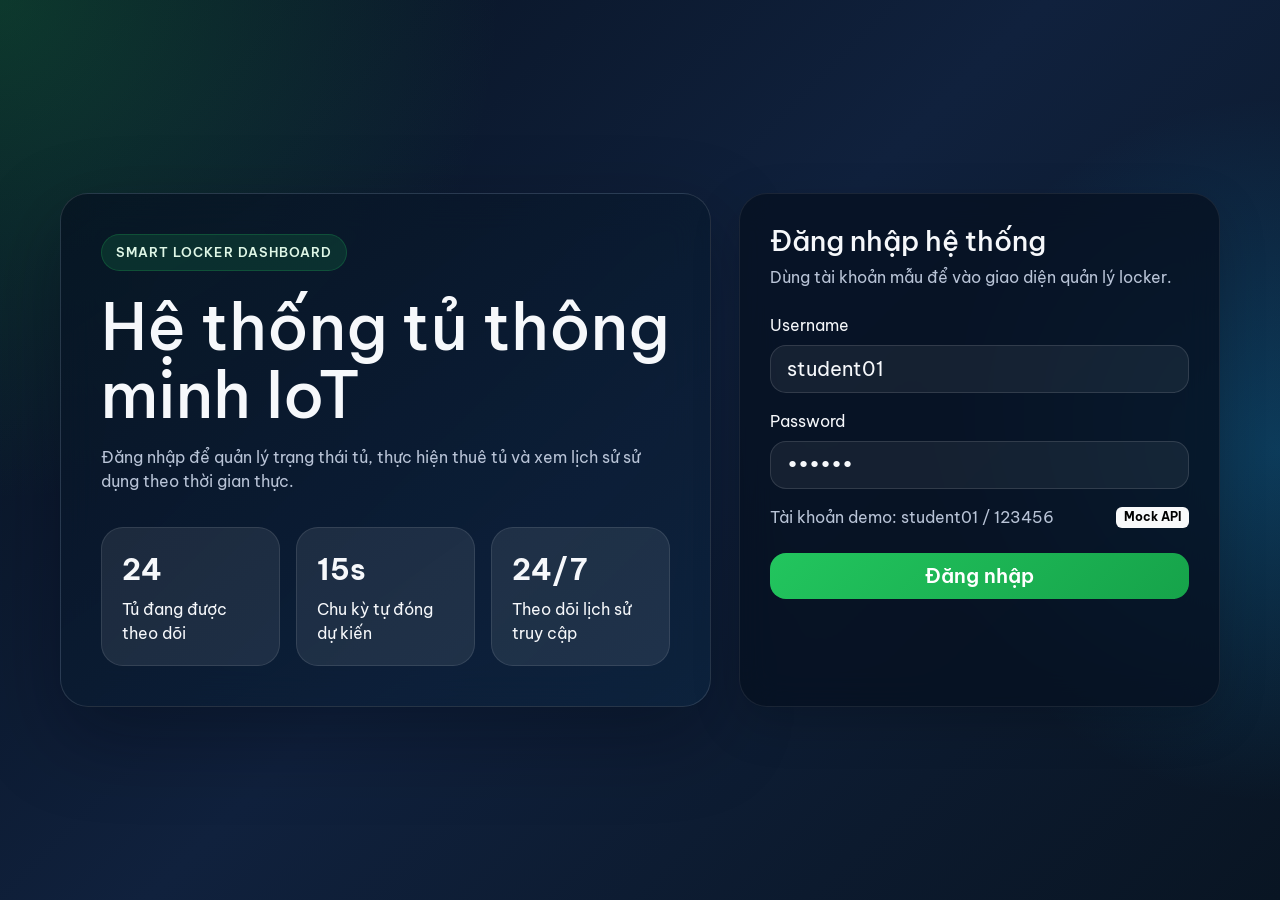
==== frontend/index.html @ 37ca8724 "Add vanilla frontend for smart locker UI" ====
<!DOCTYPE html>
<html lang="vi">
<head>
  <meta charset="UTF-8">
  <meta name="viewport" content="width=device-width, initial-scale=1.0">
  <title>Smart Locker IoT | Đăng nhập</title>
  <link rel="preconnect" href="https://fonts.googleapis.com">
  <link rel="preconnect" href="https://fonts.gstatic.com" crossorigin>
  <link href="https://fonts.googleapis.com/css2?family=Be+Vietnam+Pro:wght@400;500;600;700&display=swap" rel="stylesheet">
  <link href="https://cdn.jsdelivr.net/npm/bootstrap@5.3.3/dist/css/bootstrap.min.css" rel="stylesheet">
  <link rel="stylesheet" href="style.css">
</head>
<body class="auth-page">
  <main class="auth-shell">
    <section class="auth-hero">
      <span class="eyebrow">Smart Locker Dashboard</span>
      <h1>Hệ thống tủ thông minh IoT</h1>
      <p>
        Đăng nhập để quản lý trạng thái tủ, thực hiện thuê tủ và xem lịch sử sử dụng
        theo thời gian thực.
      </p>
      <div class="hero-card">
        <div class="hero-stat">
          <strong>24</strong>
          <span>Tủ đang được theo dõi</span>
        </div>
        <div class="hero-stat">
          <strong>15s</strong>
          <span>Chu kỳ tự đóng dự kiến</span>
        </div>
        <div class="hero-stat">
          <strong>24/7</strong>
          <span>Theo dõi lịch sử truy cập</span>
        </div>
      </div>
    </section>

    <section class="auth-panel">
      <div class="panel-card shadow-lg">
        <div class="mb-4">
          <h2 class="panel-title">Đăng nhập hệ thống</h2>
          <p class="panel-subtitle mb-0">
            Dùng tài khoản mẫu để vào giao diện quản lý locker.
          </p>
        </div>

        <form id="loginForm" class="needs-validation" novalidate>
          <div class="mb-3">
            <label for="username" class="form-label">Username</label>
            <input
              type="text"
              class="form-control form-control-lg"
              id="username"
              placeholder="Nhập username"
              value="student01"
              required
            >
          </div>

          <div class="mb-3">
            <label for="password" class="form-label">Password</label>
            <input
              type="password"
              class="form-control form-control-lg"
              id="password"
              placeholder="Nhập password"
              value="123456"
              required
            >
          </div>

          <div class="d-flex justify-content-between align-items-center mb-4">
            <span class="hint-text">Tài khoản demo: student01 / 123456</span>
            <span class="badge text-bg-light">Mock API</span>
          </div>

          <button type="submit" id="loginButton" class="btn btn-primary btn-lg w-100">
            Đăng nhập
          </button>
        </form>

        <div id="loginAlert" class="alert d-none mt-4 mb-0" role="alert"></div>
      </div>
    </section>
  </main>

  <script src="https://cdn.jsdelivr.net/npm/bootstrap@5.3.3/dist/js/bootstrap.bundle.min.js"></script>
  <script src="app.js"></script>
</body>
</html>
---- frontend/style.css ----
:root {
  --bg-main: #0b172a;
  --bg-accent: #132542;
  --surface: rgba(11, 23, 42, 0.84);
  --surface-soft: rgba(255, 255, 255, 0.1);
  --text-main: #f6f8fb;
  --text-soft: #b9c4d7;
  --success: #22c55e;
  --danger: #ef4444;
  --warning: #f59e0b;
  --shadow-lg: 0 30px 80px rgba(3, 7, 18, 0.35);
  --radius-xl: 28px;
  --radius-lg: 22px;
  --radius-md: 18px;
}

* {
  box-sizing: border-box;
}

body {
  margin: 0;
  min-height: 100vh;
  font-family: "Be Vietnam Pro", sans-serif;
  color: var(--text-main);
  background:
    radial-gradient(circle at top left, rgba(34, 197, 94, 0.22), transparent 32%),
    radial-gradient(circle at right center, rgba(14, 165, 233, 0.24), transparent 26%),
    linear-gradient(135deg, #07111f 0%, #10213d 48%, #091523 100%);
}

.auth-page {
  display: flex;
  align-items: center;
  justify-content: center;
  padding: 32px 18px;
}

.auth-shell {
  width: min(1160px, 100%);
  display: grid;
  grid-template-columns: 1.15fr 0.85fr;
  gap: 28px;
  align-items: stretch;
}

.auth-hero,
.panel-card,
.topbar,
.info-card {
  backdrop-filter: blur(18px);
}

.auth-hero {
  padding: 40px;
  border: 1px solid rgba(255, 255, 255, 0.12);
  border-radius: var(--radius-xl);
  background: linear-gradient(145deg, rgba(6, 17, 32, 0.76), rgba(13, 36, 64, 0.72));
  box-shadow: var(--shadow-lg);
}

.eyebrow {
  display: inline-flex;
  align-items: center;
  padding: 8px 14px;
  border-radius: 999px;
  font-size: 0.82rem;
  font-weight: 600;
  letter-spacing: 0.08em;
  text-transform: uppercase;
  color: #dff7e7;
  background: rgba(34, 197, 94, 0.14);
  border: 1px solid rgba(34, 197, 94, 0.22);
}

.auth-hero h1 {
  margin: 22px 0 16px;
  font-size: clamp(2.4rem, 5vw, 4.2rem);
  line-height: 1.06;
}

.auth-hero p,
.page-subtitle,
.panel-subtitle,
.section-note,
.hint-text {
  color: var(--text-soft);
}

.hero-card {
  margin-top: 34px;
  display: grid;
  grid-template-columns: repeat(3, minmax(0, 1fr));
  gap: 16px;
}

.hero-stat,
.info-card {
  padding: 20px;
  border-radius: var(--radius-lg);
  background: rgba(255, 255, 255, 0.08);
  border: 1px solid rgba(255, 255, 255, 0.1);
}

.hero-stat strong,
.info-card strong {
  display: block;
  margin-bottom: 6px;
  font-size: 1.8rem;
}

.auth-panel {
  display: flex;
}

.panel-card {
  width: 100%;
  padding: 30px;
  border: 1px solid rgba(255, 255, 255, 0.08);
  border-radius: var(--radius-xl);
  background: rgba(6, 17, 32, 0.76);
  box-shadow: var(--shadow-lg);
}

.panel-title {
  margin-bottom: 8px;
  font-size: 1.75rem;
}

.form-control {
  border: 1px solid rgba(255, 255, 255, 0.12);
  border-radius: 16px;
  color: var(--text-main);
  background: rgba(255, 255, 255, 0.06);
}

.form-control:focus {
  color: var(--text-main);
  background: rgba(255, 255, 255, 0.09);
  border-color: rgba(14, 165, 233, 0.6);
  box-shadow: 0 0 0 0.25rem rgba(14, 165, 233, 0.18);
}

.form-control::placeholder {
  color: rgba(185, 196, 215, 0.72);
}

.btn-primary {
  border: none;
  background: linear-gradient(135deg, #22c55e, #16a34a);
  border-radius: 16px;
  font-weight: 600;
}

.btn-primary:hover,
.btn-primary:focus {
  background: linear-gradient(135deg, #1ca34e, #15803d);
}

.app-page {
  position: relative;
  padding: 26px 18px 40px;
}

.app-background {
  position: fixed;
  inset: 0;
  pointer-events: none;
  background:
    radial-gradient(circle at 10% 10%, rgba(34, 197, 94, 0.12), transparent 26%),
    radial-gradient(circle at 90% 22%, rgba(14, 165, 233, 0.14), transparent 18%),
    radial-gradient(circle at 50% 100%, rgba(245, 158, 11, 0.08), transparent 26%);
}

.topbar,
.content-shell {
  position: relative;
  z-index: 1;
}

.topbar {
  width: min(1240px, 100%);
  margin: 0 auto 24px;
  padding: 24px 28px;
  display: flex;
  justify-content: space-between;
  align-items: center;
  gap: 18px;
  border-radius: var(--radius-xl);
  background: var(--surface);
  border: 1px solid rgba(255, 255, 255, 0.08);
}

.page-title {
  font-size: clamp(1.9rem, 3vw, 2.6rem);
}

.topbar-actions {
  display: flex;
  align-items: center;
  gap: 14px;
}

.nav-pills .nav-link {
  color: var(--text-main);
  border-radius: 999px;
}

.nav-pills .nav-link.active {
  background: rgba(255, 255, 255, 0.14);
}

.content-shell {
  width: min(1240px, 100%);
  margin: 0 auto;
}

.stats-grid {
  display: grid;
  grid-template-columns: repeat(3, minmax(0, 1fr));
  gap: 18px;
  margin-bottom: 20px;
}

.locker-section {
  padding: 26px;
}

.section-heading {
  display: flex;
  justify-content: space-between;
  align-items: center;
  gap: 18px;
  margin-bottom: 24px;
}

.section-title {
  margin-bottom: 6px;
  font-size: 1.4rem;
}

.legend {
  display: flex;
  align-items: center;
  gap: 18px;
  color: var(--text-soft);
  font-size: 0.95rem;
}

.legend span {
  display: inline-flex;
  align-items: center;
  gap: 8px;
}

.legend-dot {
  width: 12px;
  height: 12px;
  border-radius: 50%;
  display: inline-block;
}

.locker-grid {
  display: grid;
  grid-template-columns: repeat(auto-fit, minmax(170px, 1fr));
  gap: 18px;
}

.locker-card {
  position: relative;
  min-height: 165px;
  padding: 20px;
  border: none;
  border-radius: 24px;
  color: #fff;
  text-align: left;
  transition: transform 0.22s ease, box-shadow 0.22s ease, opacity 0.22s ease;
}

.locker-card.available {
  background: linear-gradient(160deg, #22c55e, #15803d);
  box-shadow: 0 18px 40px rgba(34, 197, 94, 0.24);
}

.locker-card.occupied {
  background: linear-gradient(160deg, #ef4444, #b91c1c);
  box-shadow: 0 18px 40px rgba(239, 68, 68, 0.22);
  cursor: not-allowed;
}

.locker-card:hover:not(:disabled) {
  transform: translateY(-4px);
}

.locker-card:disabled {
  opacity: 0.88;
}

.locker-number {
  font-size: 1.65rem;
  font-weight: 700;
}

.locker-status {
  display: inline-flex;
  margin-top: 12px;
  padding: 7px 12px;
  border-radius: 999px;
  font-size: 0.86rem;
  background: rgba(255, 255, 255, 0.16);
}

.locker-meta {
  position: absolute;
  bottom: 20px;
  left: 20px;
  right: 20px;
  font-size: 0.95rem;
  color: rgba(255, 255, 255, 0.92);
}

.modal-content,
.history-table tbody tr {
  background: #10213d;
  color: var(--text-main);
}

.modal-header,
.modal-footer {
  border-color: rgba(255, 255, 255, 0.08);
}

.btn-light {
  border-radius: 14px;
}

.history-table {
  margin-bottom: 0;
  color: var(--text-main);
  --bs-table-color: var(--text-main);
  --bs-table-bg: transparent;
  --bs-table-border-color: rgba(255, 255, 255, 0.08);
  --bs-table-hover-color: var(--text-main);
  --bs-table-hover-bg: rgba(255, 255, 255, 0.04);
}

.history-table-wrap {
  overflow: hidden;
  border-radius: 20px;
  border: 1px solid rgba(255, 255, 255, 0.08);
  background: rgba(8, 18, 33, 0.72);
}

.history-table thead {
  background: rgba(255, 255, 255, 0.04);
}

.history-table thead th {
  padding-top: 16px;
  padding-bottom: 16px;
  color: var(--text-soft);
  border-bottom-color: rgba(255, 255, 255, 0.1);
}

.history-table tbody tr {
  background: rgba(10, 22, 39, 0.88);
}

.history-table tbody td {
  padding-top: 16px;
  padding-bottom: 16px;
  border-bottom-color: rgba(255, 255, 255, 0.08);
  color: #f8fbff;
}

.history-table tbody tr:hover {
  background: rgba(255, 255, 255, 0.03);
}

.custom-toast-container {
  z-index: 1085;
}

.custom-toast {
  min-width: min(380px, calc(100vw - 24px));
  border-radius: 22px;
  background: linear-gradient(140deg, rgba(8, 24, 20, 0.96), rgba(17, 67, 47, 0.94));
  border: 1px solid rgba(34, 197, 94, 0.45);
  box-shadow: 0 20px 45px rgba(34, 197, 94, 0.18);
  color: #effcf4;
}

.custom-toast .toast-body {
  padding: 16px 18px;
  font-weight: 600;
  letter-spacing: 0.01em;
}

.custom-toast.toast-error {
  background: linear-gradient(140deg, rgba(40, 10, 10, 0.96), rgba(109, 26, 26, 0.94));
  border-color: rgba(239, 68, 68, 0.4);
  box-shadow: 0 20px 45px rgba(239, 68, 68, 0.18);
}

@media (max-width: 991.98px) {
  .auth-shell,
  .stats-grid {
    grid-template-columns: 1fr;
  }

  .hero-card {
    grid-template-columns: 1fr;
  }

  .topbar,
  .section-heading {
    flex-direction: column;
    align-items: flex-start;
  }
}

@media (max-width: 767.98px) {
  .auth-hero,
  .panel-card,
  .topbar {
    padding: 22px;
  }

  .topbar-actions {
    width: 100%;
    flex-direction: column;
    align-items: stretch;
  }

  .topbar-actions .nav {
    width: 100%;
  }

  .topbar-actions .nav .nav-link,
  .topbar-actions .btn {
    text-align: center;
  }

  .locker-grid {
    grid-template-columns: 1fr 1fr;
  }
}

@media (max-width: 575.98px) {
  .locker-grid {
    grid-template-columns: 1fr;
  }
}
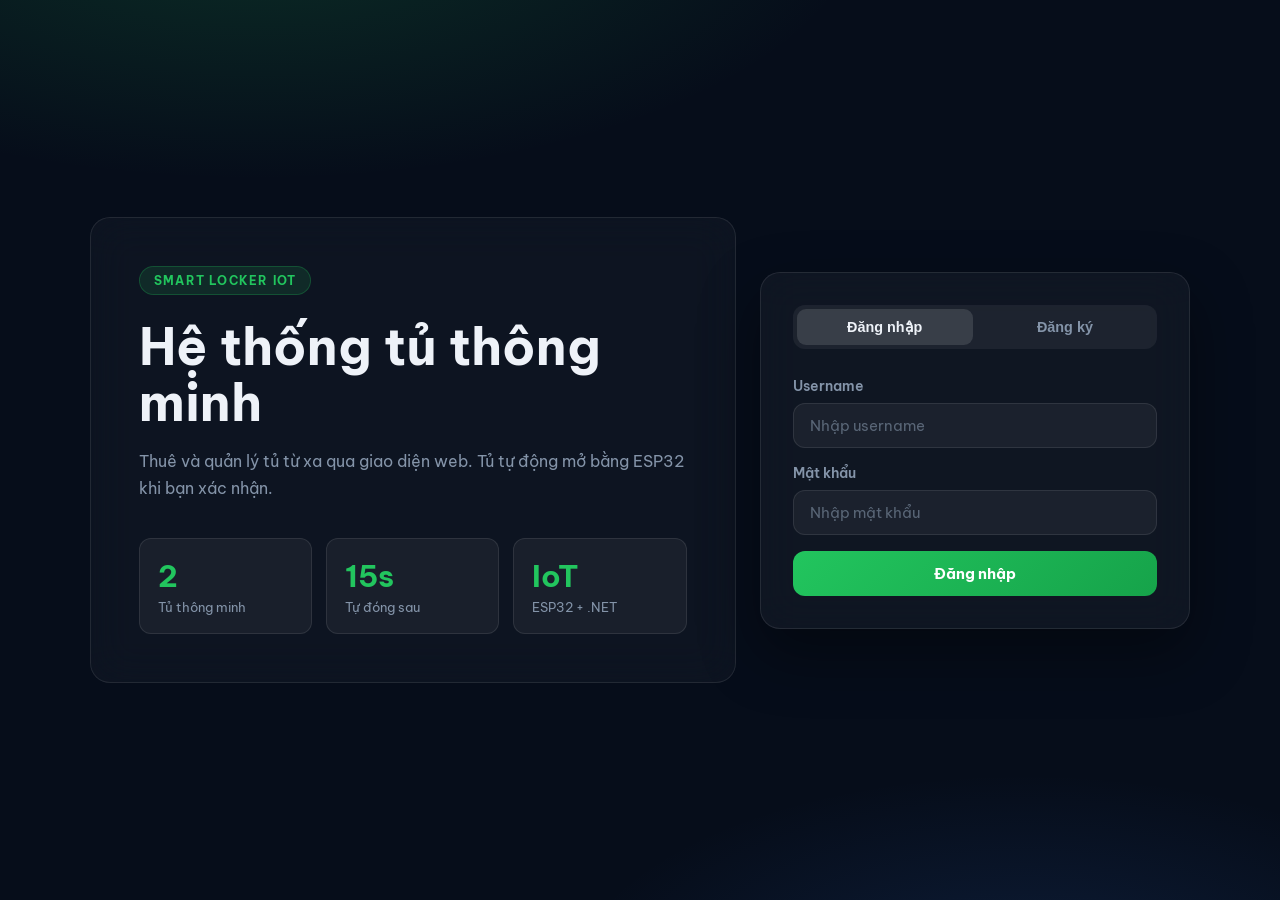
==== commit 0dbb897d: "docs: add chapter 4 report" ====
--- a/frontend/index.html
+++ b/frontend/index.html
@@ -3,88 +3,73 @@
 <head>
   <meta charset="UTF-8">
   <meta name="viewport" content="width=device-width, initial-scale=1.0">
-  <title>Smart Locker IoT | Đăng nhập</title>
+  <title>Smart Locker | Đăng nhập</title>
   <link rel="preconnect" href="https://fonts.googleapis.com">
-  <link rel="preconnect" href="https://fonts.gstatic.com" crossorigin>
   <link href="https://fonts.googleapis.com/css2?family=Be+Vietnam+Pro:wght@400;500;600;700&display=swap" rel="stylesheet">
-  <link href="https://cdn.jsdelivr.net/npm/bootstrap@5.3.3/dist/css/bootstrap.min.css" rel="stylesheet">
   <link rel="stylesheet" href="style.css">
 </head>
 <body class="auth-page">
   <main class="auth-shell">
+
     <section class="auth-hero">
-      <span class="eyebrow">Smart Locker Dashboard</span>
-      <h1>Hệ thống tủ thông minh IoT</h1>
-      <p>
-        Đăng nhập để quản lý trạng thái tủ, thực hiện thuê tủ và xem lịch sử sử dụng
-        theo thời gian thực.
-      </p>
+      <span class="eyebrow">Smart Locker IoT</span>
+      <h1>Hệ thống tủ thông minh</h1>
+      <p>Thuê và quản lý tủ từ xa qua giao diện web. Tủ tự động mở bằng ESP32 khi bạn xác nhận.</p>
       <div class="hero-card">
         <div class="hero-stat">
-          <strong>24</strong>
-          <span>Tủ đang được theo dõi</span>
+          <strong>2</strong>
+          <span>Tủ thông minh</span>
         </div>
         <div class="hero-stat">
           <strong>15s</strong>
-          <span>Chu kỳ tự đóng dự kiến</span>
+          <span>Tự đóng sau</span>
         </div>
         <div class="hero-stat">
-          <strong>24/7</strong>
-          <span>Theo dõi lịch sử truy cập</span>
+          <strong>IoT</strong>
+          <span>ESP32 + .NET</span>
         </div>
       </div>
     </section>
 
     <section class="auth-panel">
-      <div class="panel-card shadow-lg">
-        <div class="mb-4">
-          <h2 class="panel-title">Đăng nhập hệ thống</h2>
-          <p class="panel-subtitle mb-0">
-            Dùng tài khoản mẫu để vào giao diện quản lý locker.
-          </p>
+      <div class="panel-card">
+
+        <div class="auth-tabs" id="authTabs">
+          <button class="active" id="tabLogin">Đăng nhập</button>
+          <button id="tabRegister">Đăng ký</button>
         </div>
 
-        <form id="loginForm" class="needs-validation" novalidate>
-          <div class="mb-3">
-            <label for="username" class="form-label">Username</label>
-            <input
-              type="text"
-              class="form-control form-control-lg"
-              id="username"
-              placeholder="Nhập username"
-              value="student01"
-              required
-            >
-          </div>
+        <!-- Đăng nhập -->
+        <form id="loginForm" novalidate>
+          <label class="form-label">Username</label>
+          <input class="form-control" type="text" id="loginUsername" placeholder="Nhập username" required>
 
-          <div class="mb-3">
-            <label for="password" class="form-label">Password</label>
-            <input
-              type="password"
-              class="form-control form-control-lg"
-              id="password"
-              placeholder="Nhập password"
-              value="123456"
-              required
-            >
-          </div>
+          <label class="form-label">Mật khẩu</label>
+          <input class="form-control" type="password" id="loginPassword" placeholder="Nhập mật khẩu" required>
 
-          <div class="d-flex justify-content-between align-items-center mb-4">
-            <span class="hint-text">Tài khoản demo: student01 / 123456</span>
-            <span class="badge text-bg-light">Mock API</span>
-          </div>
-
-          <button type="submit" id="loginButton" class="btn btn-primary btn-lg w-100">
-            Đăng nhập
-          </button>
+          <button type="submit" class="btn-primary" id="loginButton">Đăng nhập</button>
+          <div id="loginAlert" class="d-none"></div>
         </form>
 
-        <div id="loginAlert" class="alert d-none mt-4 mb-0" role="alert"></div>
+        <!-- Đăng ký -->
+        <form id="registerForm" novalidate class="d-none">
+          <label class="form-label">Họ và tên</label>
+          <input class="form-control" type="text" id="registerFullName" placeholder="Nhập họ tên" required>
+
+          <label class="form-label">Username</label>
+          <input class="form-control" type="text" id="registerUsername" placeholder="Nhập username" required>
+
+          <label class="form-label">Mật khẩu</label>
+          <input class="form-control" type="password" id="registerPassword" placeholder="Tối thiểu 6 ký tự" required>
+
+          <button type="submit" class="btn-primary" id="registerButton">Tạo tài khoản</button>
+          <div id="registerAlert" class="d-none"></div>
+        </form>
+
       </div>
     </section>
   </main>
 
-  <script src="https://cdn.jsdelivr.net/npm/bootstrap@5.3.3/dist/js/bootstrap.bundle.min.js"></script>
   <script src="app.js"></script>
 </body>
 </html>
--- a/frontend/style.css
+++ b/frontend/style.css
@@ -1,453 +1,576 @@
+/* ── Variables ───────────────────────────────────────────── */
 :root {
-  --bg-main: #0b172a;
-  --bg-accent: #132542;
-  --surface: rgba(11, 23, 42, 0.84);
-  --surface-soft: rgba(255, 255, 255, 0.1);
-  --text-main: #f6f8fb;
-  --text-soft: #b9c4d7;
-  --success: #22c55e;
-  --danger: #ef4444;
-  --warning: #f59e0b;
-  --shadow-lg: 0 30px 80px rgba(3, 7, 18, 0.35);
-  --radius-xl: 28px;
-  --radius-lg: 22px;
-  --radius-md: 18px;
-}
-
-* {
-  box-sizing: border-box;
-}
+  --bg:        #060d1a;
+  --surface:   rgba(255,255,255,0.05);
+  --border:    rgba(255,255,255,0.09);
+  --text:      #eef2f8;
+  --muted:     #8494a9;
+  --green:     #22c55e;
+  --green-dk:  #16a34a;
+  --red:       #ef4444;
+  --red-dk:    #b91c1c;
+  --blue:      #3b82f6;
+  --radius:    20px;
+  --radius-sm: 12px;
+  --shadow:    0 24px 60px rgba(0,0,0,0.4);
+}
+
+/* ── Reset & Base ────────────────────────────────────────── */
+*, *::before, *::after { box-sizing: border-box; margin: 0; padding: 0; }
 
 body {
-  margin: 0;
+  font-family: "Be Vietnam Pro", sans-serif;
+  background: var(--bg);
+  color: var(--text);
   min-height: 100vh;
-  font-family: "Be Vietnam Pro", sans-serif;
-  color: var(--text-main);
-  background:
-    radial-gradient(circle at top left, rgba(34, 197, 94, 0.22), transparent 32%),
-    radial-gradient(circle at right center, rgba(14, 165, 233, 0.24), transparent 26%),
-    linear-gradient(135deg, #07111f 0%, #10213d 48%, #091523 100%);
-}
-
+  background-image:
+    radial-gradient(ellipse 80% 50% at 20% -10%, rgba(34,197,94,0.18) 0%, transparent 60%),
+    radial-gradient(ellipse 60% 40% at 80% 110%, rgba(59,130,246,0.14) 0%, transparent 60%);
+}
+
+/* ── Auth Layout ─────────────────────────────────────────── */
 .auth-page {
+  min-height: 100vh;
   display: flex;
   align-items: center;
   justify-content: center;
-  padding: 32px 18px;
+  padding: 24px 16px;
 }
 
 .auth-shell {
-  width: min(1160px, 100%);
+  width: 100%;
+  max-width: 1100px;
   display: grid;
-  grid-template-columns: 1.15fr 0.85fr;
-  gap: 28px;
-  align-items: stretch;
-}
-
-.auth-hero,
-.panel-card,
-.topbar,
-.info-card {
-  backdrop-filter: blur(18px);
-}
-
+  grid-template-columns: 1.2fr 0.8fr;
+  gap: 24px;
+  align-items: center;
+}
+
+/* Auth Hero */
 .auth-hero {
-  padding: 40px;
-  border: 1px solid rgba(255, 255, 255, 0.12);
-  border-radius: var(--radius-xl);
-  background: linear-gradient(145deg, rgba(6, 17, 32, 0.76), rgba(13, 36, 64, 0.72));
-  box-shadow: var(--shadow-lg);
+  padding: 48px;
+  border-radius: var(--radius);
+  border: 1px solid var(--border);
+  background: rgba(255,255,255,0.03);
+  backdrop-filter: blur(20px);
 }
 
 .eyebrow {
-  display: inline-flex;
-  align-items: center;
-  padding: 8px 14px;
-  border-radius: 999px;
-  font-size: 0.82rem;
-  font-weight: 600;
-  letter-spacing: 0.08em;
+  display: inline-block;
+  padding: 6px 14px;
+  border-radius: 999px;
+  font-size: 0.75rem;
+  font-weight: 700;
+  letter-spacing: 0.1em;
   text-transform: uppercase;
-  color: #dff7e7;
-  background: rgba(34, 197, 94, 0.14);
-  border: 1px solid rgba(34, 197, 94, 0.22);
+  color: var(--green);
+  background: rgba(34,197,94,0.12);
+  border: 1px solid rgba(34,197,94,0.25);
+  margin-bottom: 24px;
 }
 
 .auth-hero h1 {
-  margin: 22px 0 16px;
-  font-size: clamp(2.4rem, 5vw, 4.2rem);
-  line-height: 1.06;
-}
-
-.auth-hero p,
-.page-subtitle,
-.panel-subtitle,
-.section-note,
-.hint-text {
-  color: var(--text-soft);
-}
+  font-size: clamp(2.2rem, 4vw, 3.6rem);
+  font-weight: 700;
+  line-height: 1.1;
+  margin-bottom: 16px;
+}
+
+.auth-hero p { color: var(--muted); line-height: 1.7; font-size: 1rem; }
 
 .hero-card {
-  margin-top: 34px;
   display: grid;
-  grid-template-columns: repeat(3, minmax(0, 1fr));
-  gap: 16px;
-}
-
-.hero-stat,
-.info-card {
-  padding: 20px;
-  border-radius: var(--radius-lg);
-  background: rgba(255, 255, 255, 0.08);
-  border: 1px solid rgba(255, 255, 255, 0.1);
-}
-
-.hero-stat strong,
-.info-card strong {
-  display: block;
-  margin-bottom: 6px;
-  font-size: 1.8rem;
-}
-
-.auth-panel {
-  display: flex;
-}
+  grid-template-columns: repeat(3, 1fr);
+  gap: 14px;
+  margin-top: 36px;
+}
+
+.hero-stat {
+  padding: 18px;
+  border-radius: var(--radius-sm);
+  background: rgba(255,255,255,0.05);
+  border: 1px solid var(--border);
+}
+
+.hero-stat strong { display: block; font-size: 1.9rem; font-weight: 700; color: var(--green); }
+.hero-stat span   { font-size: 0.82rem; color: var(--muted); margin-top: 4px; display: block; }
+
+/* Auth Panel */
+.auth-panel { display: flex; }
 
 .panel-card {
   width: 100%;
-  padding: 30px;
-  border: 1px solid rgba(255, 255, 255, 0.08);
-  border-radius: var(--radius-xl);
-  background: rgba(6, 17, 32, 0.76);
-  box-shadow: var(--shadow-lg);
-}
-
-.panel-title {
-  margin-bottom: 8px;
-  font-size: 1.75rem;
-}
+  padding: 32px;
+  border-radius: var(--radius);
+  border: 1px solid var(--border);
+  background: rgba(255,255,255,0.04);
+  backdrop-filter: blur(20px);
+  box-shadow: var(--shadow);
+}
+
+/* Tabs */
+.auth-tabs {
+  display: flex;
+  background: rgba(255,255,255,0.06);
+  border-radius: var(--radius-sm);
+  padding: 4px;
+  gap: 4px;
+  margin-bottom: 28px;
+}
+
+.auth-tabs button {
+  flex: 1;
+  padding: 10px;
+  border: none;
+  border-radius: 9px;
+  font-size: 0.9rem;
+  font-weight: 600;
+  cursor: pointer;
+  background: transparent;
+  color: var(--muted);
+  transition: all 0.2s;
+}
+
+.auth-tabs button.active {
+  background: rgba(255,255,255,0.12);
+  color: var(--text);
+}
+
+/* Forms */
+.form-label { font-size: 0.88rem; font-weight: 600; color: var(--muted); margin-bottom: 8px; display: block; }
 
 .form-control {
-  border: 1px solid rgba(255, 255, 255, 0.12);
-  border-radius: 16px;
-  color: var(--text-main);
-  background: rgba(255, 255, 255, 0.06);
+  width: 100%;
+  padding: 12px 16px;
+  border-radius: var(--radius-sm);
+  border: 1px solid var(--border);
+  background: rgba(255,255,255,0.05);
+  color: var(--text);
+  font-size: 0.95rem;
+  font-family: inherit;
+  outline: none;
+  transition: border-color 0.2s, background 0.2s;
+  margin-bottom: 16px;
 }
 
 .form-control:focus {
-  color: var(--text-main);
-  background: rgba(255, 255, 255, 0.09);
-  border-color: rgba(14, 165, 233, 0.6);
-  box-shadow: 0 0 0 0.25rem rgba(14, 165, 233, 0.18);
-}
-
-.form-control::placeholder {
-  color: rgba(185, 196, 215, 0.72);
-}
+  border-color: rgba(59,130,246,0.5);
+  background: rgba(255,255,255,0.08);
+}
+
+.form-control::placeholder { color: rgba(132,148,169,0.6); }
 
 .btn-primary {
+  width: 100%;
+  padding: 13px;
   border: none;
-  background: linear-gradient(135deg, #22c55e, #16a34a);
-  border-radius: 16px;
+  border-radius: var(--radius-sm);
+  background: linear-gradient(135deg, var(--green), var(--green-dk));
+  color: #fff;
+  font-size: 0.95rem;
+  font-weight: 700;
+  cursor: pointer;
+  font-family: inherit;
+  transition: opacity 0.2s, transform 0.15s;
+}
+
+.btn-primary:hover  { opacity: 0.9; transform: translateY(-1px); }
+.btn-primary:active { transform: translateY(0); }
+.btn-primary:disabled { opacity: 0.6; cursor: not-allowed; transform: none; }
+
+.alert {
+  padding: 12px 16px;
+  border-radius: var(--radius-sm);
+  font-size: 0.88rem;
+  font-weight: 500;
+  margin-top: 14px;
+}
+
+.alert-danger  { background: rgba(239,68,68,0.15);  border: 1px solid rgba(239,68,68,0.3);  color: #fca5a5; }
+.alert-success { background: rgba(34,197,94,0.15);  border: 1px solid rgba(34,197,94,0.3);  color: #86efac; }
+.d-none { display: none !important; }
+
+/* ── App Layout ──────────────────────────────────────────── */
+.app-page { padding: 24px 20px 48px; min-height: 100vh; }
+
+/* Topbar */
+.topbar {
+  max-width: 1200px;
+  margin: 0 auto 28px;
+  padding: 20px 28px;
+  display: flex;
+  justify-content: space-between;
+  align-items: center;
+  gap: 16px;
+  border-radius: var(--radius);
+  border: 1px solid var(--border);
+  background: rgba(255,255,255,0.04);
+  backdrop-filter: blur(20px);
+}
+
+.page-title   { font-size: clamp(1.6rem, 2.5vw, 2.2rem); font-weight: 700; line-height: 1.2; }
+.page-subtitle{ font-size: 0.88rem; color: var(--muted); margin-top: 4px; }
+
+.topbar-actions { display: flex; align-items: center; gap: 12px; flex-shrink: 0; }
+
+.nav-tabs-app {
+  display: flex;
+  background: rgba(255,255,255,0.06);
+  border-radius: 999px;
+  padding: 4px;
+  gap: 4px;
+}
+
+.nav-tabs-app a {
+  padding: 8px 18px;
+  border-radius: 999px;
+  font-size: 0.88rem;
   font-weight: 600;
-}
-
-.btn-primary:hover,
-.btn-primary:focus {
-  background: linear-gradient(135deg, #1ca34e, #15803d);
-}
-
-.app-page {
+  color: var(--muted);
+  text-decoration: none;
+  transition: all 0.2s;
+}
+
+.nav-tabs-app a.active,
+.nav-tabs-app a:hover { background: rgba(255,255,255,0.12); color: var(--text); }
+
+.btn-logout {
+  padding: 8px 18px;
+  border: 1px solid var(--border);
+  border-radius: 999px;
+  background: transparent;
+  color: var(--muted);
+  font-size: 0.88rem;
+  font-weight: 600;
+  cursor: pointer;
+  font-family: inherit;
+  transition: all 0.2s;
+}
+
+.btn-logout:hover { background: rgba(255,255,255,0.08); color: var(--text); }
+
+/* Content */
+.content-shell { max-width: 1200px; margin: 0 auto; }
+
+/* Stats Grid */
+.stats-grid {
+  display: grid;
+  grid-template-columns: repeat(3, 1fr);
+  gap: 16px;
+  margin-bottom: 24px;
+}
+
+.info-card {
+  padding: 24px;
+  border-radius: var(--radius);
+  border: 1px solid var(--border);
+  background: rgba(255,255,255,0.04);
+  backdrop-filter: blur(12px);
+}
+
+.info-card span   { font-size: 0.82rem; color: var(--muted); font-weight: 500; }
+.info-card strong { display: block; font-size: 2.4rem; font-weight: 700; margin-top: 6px; }
+
+/* Section Card */
+.section-card {
+  padding: 28px;
+  border-radius: var(--radius);
+  border: 1px solid var(--border);
+  background: rgba(255,255,255,0.03);
+  backdrop-filter: blur(12px);
+}
+
+.section-header {
+  display: flex;
+  justify-content: space-between;
+  align-items: center;
+  margin-bottom: 24px;
+  gap: 16px;
+}
+
+.section-title { font-size: 1.2rem; font-weight: 700; }
+.section-note  { font-size: 0.84rem; color: var(--muted); margin-top: 4px; }
+
+.legend {
+  display: flex;
+  gap: 16px;
+  font-size: 0.84rem;
+  color: var(--muted);
+}
+
+.legend span { display: flex; align-items: center; gap: 7px; }
+
+.legend-dot {
+  width: 10px; height: 10px;
+  border-radius: 50%;
+  display: inline-block;
+}
+
+/* Locker Grid */
+.locker-grid {
+  display: grid;
+  grid-template-columns: repeat(auto-fill, minmax(220px, 1fr));
+  gap: 20px;
+}
+
+.locker-card {
   position: relative;
-  padding: 26px 18px 40px;
-}
-
-.app-background {
+  min-height: 180px;
+  padding: 22px 22px 62px;
+  border-radius: var(--radius);
+  border: 1px solid transparent;
+  color: #fff;
+  transition: transform 0.2s, box-shadow 0.2s;
+  overflow: hidden;
+}
+
+.locker-card::before {
+  content: "";
+  position: absolute;
+  inset: 0;
+  border-radius: var(--radius);
+  opacity: 0.15;
+  background: radial-gradient(circle at 30% 30%, #fff, transparent 70%);
+  pointer-events: none;
+}
+
+.locker-card:hover { transform: translateY(-3px); }
+
+.locker-card.available {
+  background: linear-gradient(145deg, #16a34a, #15803d);
+  box-shadow: 0 12px 32px rgba(22,163,74,0.35);
+  border-color: rgba(34,197,94,0.3);
+}
+
+.locker-card.occupied {
+  background: linear-gradient(145deg, #dc2626, #b91c1c);
+  box-shadow: 0 12px 32px rgba(220,38,38,0.3);
+  border-color: rgba(239,68,68,0.3);
+}
+
+.locker-icon {
+  font-size: 2rem;
+  margin-bottom: 10px;
+  display: block;
+}
+
+.locker-number {
+  font-size: 1.5rem;
+  font-weight: 700;
+  display: block;
+}
+
+.locker-status {
+  display: inline-block;
+  margin-top: 8px;
+  padding: 5px 12px;
+  border-radius: 999px;
+  font-size: 0.8rem;
+  font-weight: 600;
+  background: rgba(255,255,255,0.18);
+}
+
+.btn-action {
+  position: absolute;
+  bottom: 14px;
+  left: 14px;
+  right: 14px;
+  padding: 10px;
+  border: none;
+  border-radius: 12px;
+  font-size: 0.88rem;
+  font-weight: 700;
+  cursor: pointer;
+  font-family: inherit;
+  background: rgba(255,255,255,0.2);
+  color: #fff;
+  backdrop-filter: blur(4px);
+  transition: background 0.2s;
+  letter-spacing: 0.02em;
+}
+
+.btn-action:hover { background: rgba(255,255,255,0.32); }
+
+/* Modal */
+.modal-overlay {
   position: fixed;
   inset: 0;
+  background: rgba(0,0,0,0.65);
+  backdrop-filter: blur(6px);
+  z-index: 1000;
+  display: flex;
+  align-items: center;
+  justify-content: center;
+  padding: 16px;
+  opacity: 0;
   pointer-events: none;
-  background:
-    radial-gradient(circle at 10% 10%, rgba(34, 197, 94, 0.12), transparent 26%),
-    radial-gradient(circle at 90% 22%, rgba(14, 165, 233, 0.14), transparent 18%),
-    radial-gradient(circle at 50% 100%, rgba(245, 158, 11, 0.08), transparent 26%);
-}
-
-.topbar,
-.content-shell {
-  position: relative;
-  z-index: 1;
-}
-
-.topbar {
-  width: min(1240px, 100%);
-  margin: 0 auto 24px;
-  padding: 24px 28px;
-  display: flex;
-  justify-content: space-between;
-  align-items: center;
-  gap: 18px;
-  border-radius: var(--radius-xl);
-  background: var(--surface);
-  border: 1px solid rgba(255, 255, 255, 0.08);
-}
-
-.page-title {
-  font-size: clamp(1.9rem, 3vw, 2.6rem);
-}
-
-.topbar-actions {
-  display: flex;
-  align-items: center;
-  gap: 14px;
-}
-
-.nav-pills .nav-link {
-  color: var(--text-main);
-  border-radius: 999px;
-}
-
-.nav-pills .nav-link.active {
-  background: rgba(255, 255, 255, 0.14);
-}
-
-.content-shell {
-  width: min(1240px, 100%);
-  margin: 0 auto;
-}
-
-.stats-grid {
-  display: grid;
-  grid-template-columns: repeat(3, minmax(0, 1fr));
-  gap: 18px;
-  margin-bottom: 20px;
-}
-
-.locker-section {
-  padding: 26px;
-}
-
-.section-heading {
-  display: flex;
-  justify-content: space-between;
-  align-items: center;
-  gap: 18px;
-  margin-bottom: 24px;
-}
-
-.section-title {
-  margin-bottom: 6px;
-  font-size: 1.4rem;
-}
-
-.legend {
-  display: flex;
-  align-items: center;
-  gap: 18px;
-  color: var(--text-soft);
-  font-size: 0.95rem;
-}
-
-.legend span {
-  display: inline-flex;
-  align-items: center;
-  gap: 8px;
-}
-
-.legend-dot {
-  width: 12px;
-  height: 12px;
-  border-radius: 50%;
+  transition: opacity 0.2s;
+}
+
+.modal-overlay.show { opacity: 1; pointer-events: all; }
+
+.modal-box {
+  width: 100%;
+  max-width: 420px;
+  padding: 28px;
+  border-radius: var(--radius);
+  border: 1px solid var(--border);
+  background: #0d1d35;
+  box-shadow: var(--shadow);
+  transform: scale(0.95);
+  transition: transform 0.2s;
+}
+
+.modal-overlay.show .modal-box { transform: scale(1); }
+
+.modal-box h5   { font-size: 1.15rem; font-weight: 700; margin-bottom: 10px; }
+.modal-box p    { color: var(--muted); font-size: 0.92rem; line-height: 1.6; }
+.modal-actions  { display: flex; gap: 10px; margin-top: 22px; }
+
+.btn-cancel {
+  flex: 1;
+  padding: 11px;
+  border: 1px solid var(--border);
+  border-radius: var(--radius-sm);
+  background: transparent;
+  color: var(--muted);
+  font-size: 0.9rem;
+  font-weight: 600;
+  cursor: pointer;
+  font-family: inherit;
+  transition: all 0.2s;
+}
+
+.btn-cancel:hover { background: rgba(255,255,255,0.06); color: var(--text); }
+
+.btn-confirm {
+  flex: 1;
+  padding: 11px;
+  border: none;
+  border-radius: var(--radius-sm);
+  font-size: 0.9rem;
+  font-weight: 700;
+  cursor: pointer;
+  font-family: inherit;
+  color: #fff;
+  transition: opacity 0.2s;
+}
+
+.btn-confirm:hover    { opacity: 0.85; }
+.btn-confirm:disabled { opacity: 0.5; cursor: not-allowed; }
+.btn-confirm.green    { background: linear-gradient(135deg, var(--green), var(--green-dk)); }
+.btn-confirm.red      { background: linear-gradient(135deg, var(--red), var(--red-dk)); }
+
+/* Toast */
+.toast-wrap {
+  position: fixed;
+  top: 20px;
+  right: 20px;
+  z-index: 2000;
+  display: flex;
+  flex-direction: column;
+  gap: 10px;
+  pointer-events: none;
+}
+
+.toast-item {
+  min-width: 300px;
+  max-width: 380px;
+  padding: 14px 18px;
+  border-radius: var(--radius-sm);
+  font-size: 0.9rem;
+  font-weight: 600;
+  pointer-events: all;
+  animation: slideIn 0.25s ease;
+  border: 1px solid;
+}
+
+.toast-item.success {
+  background: rgba(16,40,26,0.97);
+  border-color: rgba(34,197,94,0.4);
+  color: #86efac;
+}
+
+.toast-item.error {
+  background: rgba(40,12,12,0.97);
+  border-color: rgba(239,68,68,0.4);
+  color: #fca5a5;
+}
+
+@keyframes slideIn {
+  from { transform: translateX(20px); opacity: 0; }
+  to   { transform: translateX(0);    opacity: 1; }
+}
+
+/* History Table */
+.history-wrap {
+  border-radius: var(--radius-sm);
+  border: 1px solid var(--border);
+  overflow: hidden;
+}
+
+.history-table {
+  width: 100%;
+  border-collapse: collapse;
+  font-size: 0.9rem;
+}
+
+.history-table th {
+  padding: 14px 18px;
+  text-align: left;
+  font-size: 0.8rem;
+  font-weight: 700;
+  text-transform: uppercase;
+  letter-spacing: 0.06em;
+  color: var(--muted);
+  background: rgba(255,255,255,0.03);
+  border-bottom: 1px solid var(--border);
+}
+
+.history-table td {
+  padding: 16px 18px;
+  border-bottom: 1px solid rgba(255,255,255,0.05);
+  color: var(--text);
+}
+
+.history-table tbody tr:last-child td { border-bottom: none; }
+.history-table tbody tr:hover td { background: rgba(255,255,255,0.03); }
+
+.badge-status {
   display: inline-block;
-}
-
-.locker-grid {
-  display: grid;
-  grid-template-columns: repeat(auto-fit, minmax(170px, 1fr));
-  gap: 18px;
-}
-
-.locker-card {
-  position: relative;
-  min-height: 165px;
-  padding: 20px;
-  border: none;
-  border-radius: 24px;
-  color: #fff;
-  text-align: left;
-  transition: transform 0.22s ease, box-shadow 0.22s ease, opacity 0.22s ease;
-}
-
-.locker-card.available {
-  background: linear-gradient(160deg, #22c55e, #15803d);
-  box-shadow: 0 18px 40px rgba(34, 197, 94, 0.24);
-}
-
-.locker-card.occupied {
-  background: linear-gradient(160deg, #ef4444, #b91c1c);
-  box-shadow: 0 18px 40px rgba(239, 68, 68, 0.22);
-  cursor: not-allowed;
-}
-
-.locker-card:hover:not(:disabled) {
-  transform: translateY(-4px);
-}
-
-.locker-card:disabled {
-  opacity: 0.88;
-}
-
-.locker-number {
-  font-size: 1.65rem;
-  font-weight: 700;
-}
-
-.locker-status {
-  display: inline-flex;
-  margin-top: 12px;
-  padding: 7px 12px;
-  border-radius: 999px;
-  font-size: 0.86rem;
-  background: rgba(255, 255, 255, 0.16);
-}
-
-.locker-meta {
-  position: absolute;
-  bottom: 20px;
-  left: 20px;
-  right: 20px;
-  font-size: 0.95rem;
-  color: rgba(255, 255, 255, 0.92);
-}
-
-.modal-content,
-.history-table tbody tr {
-  background: #10213d;
-  color: var(--text-main);
-}
-
-.modal-header,
-.modal-footer {
-  border-color: rgba(255, 255, 255, 0.08);
-}
-
-.btn-light {
-  border-radius: 14px;
-}
-
-.history-table {
-  margin-bottom: 0;
-  color: var(--text-main);
-  --bs-table-color: var(--text-main);
-  --bs-table-bg: transparent;
-  --bs-table-border-color: rgba(255, 255, 255, 0.08);
-  --bs-table-hover-color: var(--text-main);
-  --bs-table-hover-bg: rgba(255, 255, 255, 0.04);
-}
-
-.history-table-wrap {
-  overflow: hidden;
-  border-radius: 20px;
-  border: 1px solid rgba(255, 255, 255, 0.08);
-  background: rgba(8, 18, 33, 0.72);
-}
-
-.history-table thead {
-  background: rgba(255, 255, 255, 0.04);
-}
-
-.history-table thead th {
-  padding-top: 16px;
-  padding-bottom: 16px;
-  color: var(--text-soft);
-  border-bottom-color: rgba(255, 255, 255, 0.1);
-}
-
-.history-table tbody tr {
-  background: rgba(10, 22, 39, 0.88);
-}
-
-.history-table tbody td {
-  padding-top: 16px;
-  padding-bottom: 16px;
-  border-bottom-color: rgba(255, 255, 255, 0.08);
-  color: #f8fbff;
-}
-
-.history-table tbody tr:hover {
-  background: rgba(255, 255, 255, 0.03);
-}
-
-.custom-toast-container {
-  z-index: 1085;
-}
-
-.custom-toast {
-  min-width: min(380px, calc(100vw - 24px));
-  border-radius: 22px;
-  background: linear-gradient(140deg, rgba(8, 24, 20, 0.96), rgba(17, 67, 47, 0.94));
-  border: 1px solid rgba(34, 197, 94, 0.45);
-  box-shadow: 0 20px 45px rgba(34, 197, 94, 0.18);
-  color: #effcf4;
-}
-
-.custom-toast .toast-body {
-  padding: 16px 18px;
-  font-weight: 600;
-  letter-spacing: 0.01em;
-}
-
-.custom-toast.toast-error {
-  background: linear-gradient(140deg, rgba(40, 10, 10, 0.96), rgba(109, 26, 26, 0.94));
-  border-color: rgba(239, 68, 68, 0.4);
-  box-shadow: 0 20px 45px rgba(239, 68, 68, 0.18);
-}
-
-@media (max-width: 991.98px) {
-  .auth-shell,
-  .stats-grid {
-    grid-template-columns: 1fr;
-  }
-
-  .hero-card {
-    grid-template-columns: 1fr;
-  }
-
-  .topbar,
-  .section-heading {
-    flex-direction: column;
-    align-items: flex-start;
-  }
-}
-
-@media (max-width: 767.98px) {
-  .auth-hero,
-  .panel-card,
-  .topbar {
-    padding: 22px;
-  }
-
-  .topbar-actions {
-    width: 100%;
-    flex-direction: column;
-    align-items: stretch;
-  }
-
-  .topbar-actions .nav {
-    width: 100%;
-  }
-
-  .topbar-actions .nav .nav-link,
-  .topbar-actions .btn {
-    text-align: center;
-  }
-
-  .locker-grid {
-    grid-template-columns: 1fr 1fr;
-  }
-}
-
-@media (max-width: 575.98px) {
-  .locker-grid {
-    grid-template-columns: 1fr;
-  }
-}
+  padding: 4px 10px;
+  border-radius: 999px;
+  font-size: 0.78rem;
+  font-weight: 700;
+}
+
+.badge-status.completed { background: rgba(34,197,94,0.15); color: #86efac; }
+.badge-status.active    { background: rgba(245,158,11,0.15); color: #fcd34d; }
+
+.badge-count {
+  padding: 5px 12px;
+  border-radius: 999px;
+  background: rgba(255,255,255,0.08);
+  font-size: 0.82rem;
+  color: var(--muted);
+  border: 1px solid var(--border);
+}
+
+/* ── Responsive ──────────────────────────────────────────── */
+@media (max-width: 900px) {
+  .auth-shell { grid-template-columns: 1fr; }
+  .auth-hero  { display: none; }
+  .stats-grid { grid-template-columns: repeat(3, 1fr); }
+}
+
+@media (max-width: 640px) {
+  .topbar         { flex-direction: column; align-items: flex-start; }
+  .topbar-actions { width: 100%; flex-wrap: wrap; }
+  .stats-grid     { grid-template-columns: 1fr; }
+  .locker-grid    { grid-template-columns: 1fr 1fr; }
+  .section-header { flex-direction: column; align-items: flex-start; }
+}
+
+@media (max-width: 400px) {
+  .locker-grid { grid-template-columns: 1fr; }
+}
